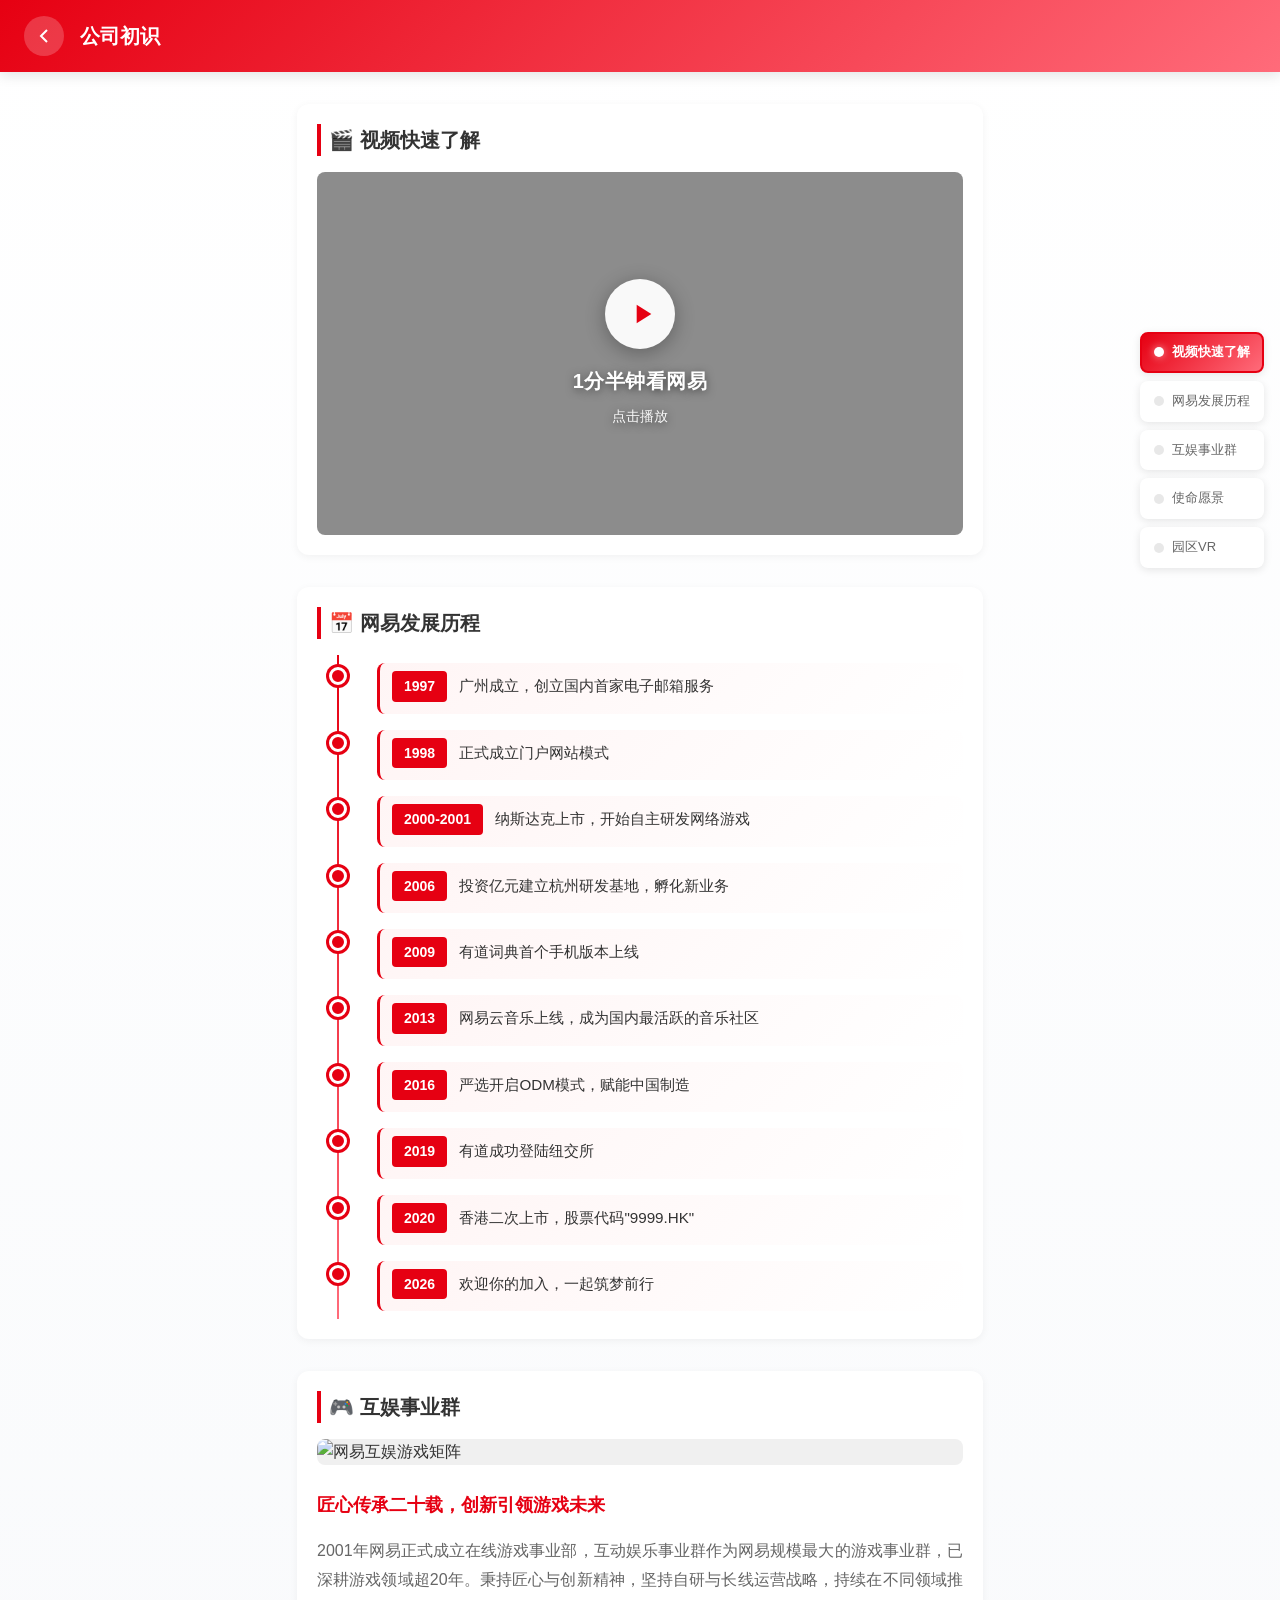
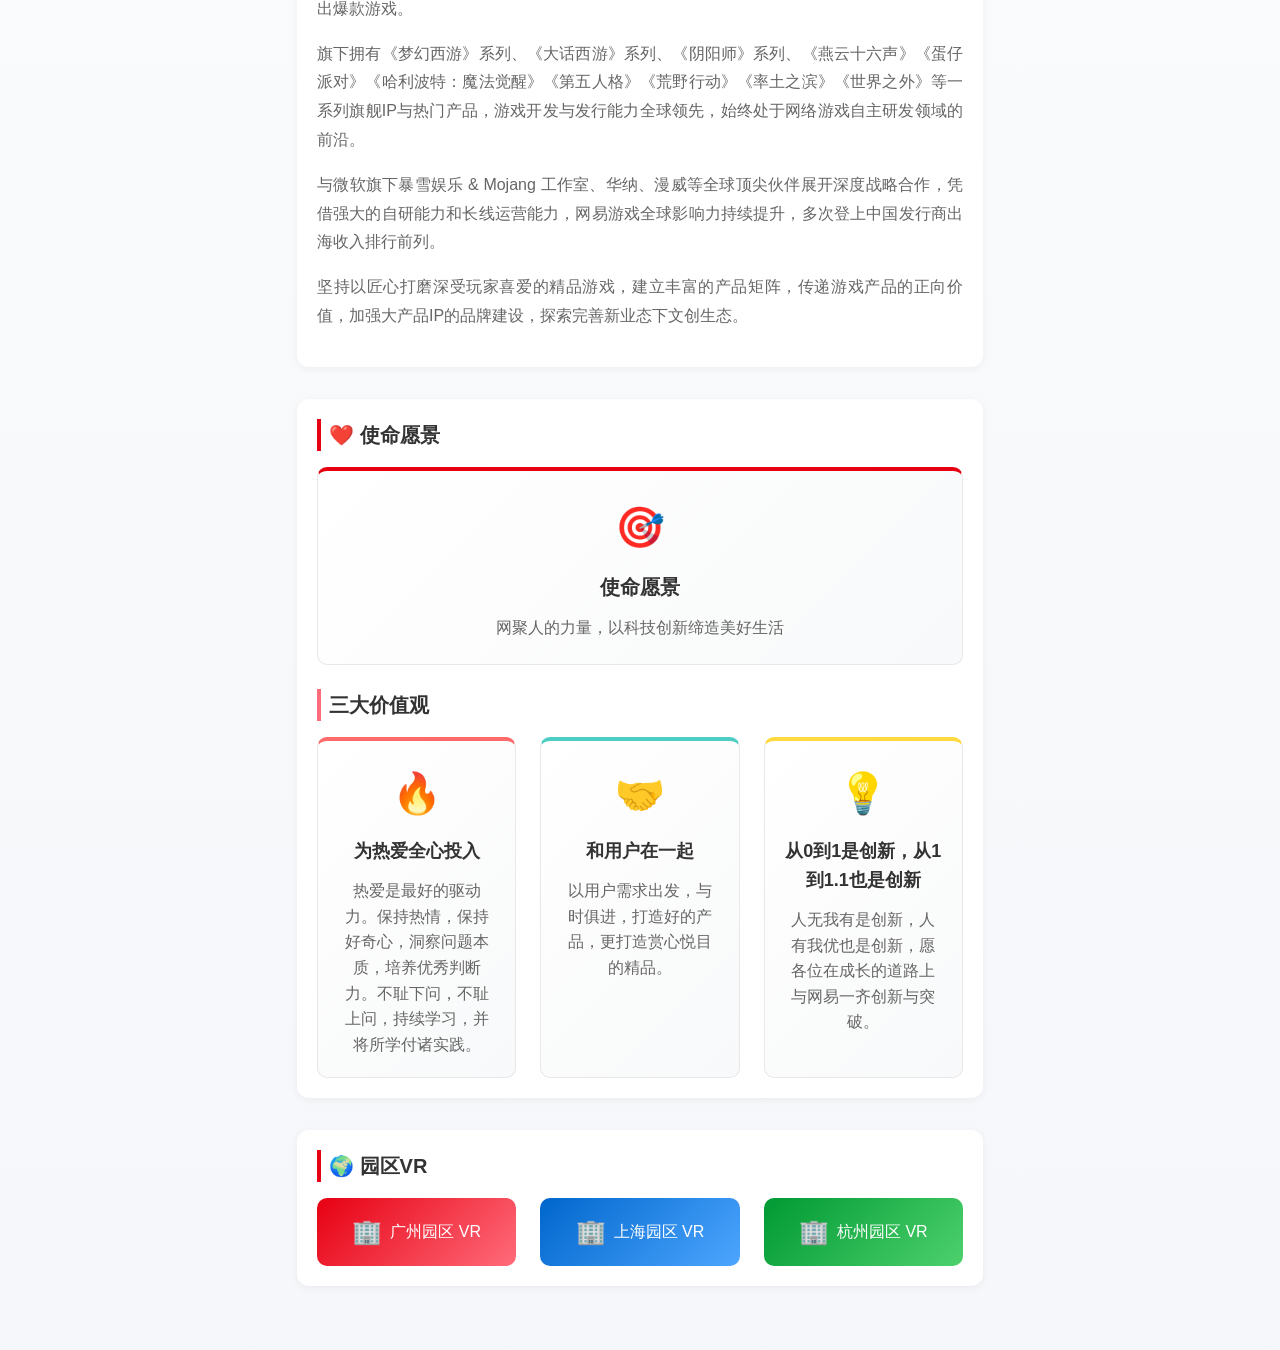
==== company.html @ 6dfd53ba "上传 互娱校招新人H5 页面文件" ====
<!DOCTYPE html>
<html lang="zh-CN">
<head>
    <meta charset="UTF-8">
    <meta name="viewport" content="width=device-width, initial-scale=1.0, maximum-scale=1.0, user-scalable=no">
    <title>公司初识 - 网易互娱校招生指南</title>
    <link rel="stylesheet" href="css/style.css">
    <link rel="stylesheet" href="css/company.css">
</head>
<body>
    <!-- 模块一：公司初识 -->
    <div class="module-page company-module">
        <!-- 顶部导航 -->
        <header class="module-header">
            <button class="back-btn" onclick="goHome()">
                <svg viewBox="0 0 24 24" fill="none" stroke="currentColor" stroke-width="2">
                    <path d="M15 18l-6-6 6-6"/>
                </svg>
            </button>
            <h1>公司初识</h1>
        </header>

        <!-- 主内容区域 -->
        <main class="module-content">
            <!-- 视频快速了解 -->
            <section class="video-section" id="section-video">
                <h2>🎬 视频快速了解</h2>
                <div class="video-container">
                    <a href="https://docs.popo.netease.com/lingxi/e301f371046b4f4784a1e0e86e34cfad" target="_blank" class="video-link">
                        <div class="video-placeholder" style="background-image: url('https://i.ibb.co/XfZCy275/image.jpg'); background-size: cover; background-position: center;">
                            <div class="video-overlay"></div>
                            <button class="play-button">
                                <svg viewBox="0 0 24 24" fill="currentColor">
                                    <path d="M8 5v14l11-7z"/>
                                </svg>
                            </button>
                            <div class="video-info">
                                <p>1分半钟看网易</p>
                                <span>点击播放</span>
                            </div>
                        </div>
                    </a>
                </div>
            </section>

            <!-- 28年大事记 -->
            <section class="timeline-section" id="section-timeline">
                <h2>📅 网易发展历程</h2>
                <div class="timeline">
                    <div class="timeline-item">
                        <div class="timeline-dot"></div>
                        <div class="timeline-content">
                            <span class="year">1997</span> 广州成立，创立国内首家电子邮箱服务
                        </div>
                    </div>
                    <div class="timeline-item">
                        <div class="timeline-dot"></div>
                        <div class="timeline-content">
                            <span class="year">1998</span> 正式成立门户网站模式
                        </div>
                    </div>
                    <div class="timeline-item">
                        <div class="timeline-dot"></div>
                        <div class="timeline-content">
                            <span class="year">2000-2001</span> 纳斯达克上市，开始自主研发网络游戏
                        </div>
                    </div>
                    <div class="timeline-item">
                        <div class="timeline-dot"></div>
                        <div class="timeline-content">
                            <span class="year">2006</span> 投资亿元建立杭州研发基地，孵化新业务
                        </div>
                    </div>
                    <div class="timeline-item">
                        <div class="timeline-dot"></div>
                        <div class="timeline-content">
                            <span class="year">2009</span> 有道词典首个手机版本上线
                        </div>
                    </div>
                    <div class="timeline-item">
                        <div class="timeline-dot"></div>
                        <div class="timeline-content">
                            <span class="year">2013</span> 网易云音乐上线，成为国内最活跃的音乐社区
                        </div>
                    </div>
                    <div class="timeline-item">
                        <div class="timeline-dot"></div>
                        <div class="timeline-content">
                            <span class="year">2016</span> 严选开启ODM模式，赋能中国制造
                        </div>
                    </div>
                    <div class="timeline-item">
                        <div class="timeline-dot"></div>
                        <div class="timeline-content">
                            <span class="year">2019</span> 有道成功登陆纽交所
                        </div>
                    </div>
                    <div class="timeline-item">
                        <div class="timeline-dot"></div>
                        <div class="timeline-content">
                            <span class="year">2020</span> 香港二次上市，股票代码"9999.HK"
                        </div>
                    </div>
                    <div class="timeline-item">
                        <div class="timeline-dot"></div>
                        <div class="timeline-content">
                            <span class="year">2026</span> 欢迎你的加入，一起筑梦前行
                        </div>
                    </div>
                </div>
            </section>

            <!-- 互娱事业群 -->
            <section class="games-section" id="section-games">
                <h2>🎮 互娱事业群</h2>
                <div class="games-intro">
                    <div class="games-image">
                        <img src="https://jx.gcu.edu.cn/_upload/article/images/c7/72/ff33ea594c838ab50f1c44bd5c10/f133dbd5-fd71-43a9-b445-4724ea98927a.png" alt="网易互娱游戏矩阵" class="games-banner">
                    </div>
                    <div class="games-description">
                        <p><strong>匠心传承二十载，创新引领游戏未来</strong></p>
                        <p>2001年网易正式成立在线游戏事业部，互动娱乐事业群作为网易规模最大的游戏事业群，已深耕游戏领域超20年。秉持匠心与创新精神，坚持自研与长线运营战略，持续在不同领域推出爆款游戏。</p>
                        <p>旗下拥有《梦幻西游》系列、《大话西游》系列、《阴阳师》系列、《燕云十六声》《蛋仔派对》《哈利波特：魔法觉醒》《第五人格》《荒野行动》《率土之滨》《世界之外》等一系列旗舰IP与热门产品，游戏开发与发行能力全球领先，始终处于网络游戏自主研发领域的前沿。</p>
                        <p>与微软旗下暴雪娱乐 & Mojang 工作室、华纳、漫威等全球顶尖伙伴展开深度战略合作，凭借强大的自研能力和长线运营能力，网易游戏全球影响力持续提升，多次登上中国发行商出海收入排行前列。</p>
                        <p>坚持以匠心打磨深受玩家喜爱的精品游戏，建立丰富的产品矩阵，传递游戏产品的正向价值，加强大产品IP的品牌建设，探索完善新业态下文创生态。</p>
                    </div>
                </div>
            </section>

            <!-- 使命愿景 -->
            <section class="values-section" id="section-values">
                <h2>❤️ 使命愿景</h2>
                <div class="mission-vision-container">
                    <div class="mission-vision-card">
                        <div class="value-icon">🎯</div>
                        <h3>使命愿景</h3>
                        <p>网聚人的力量，以科技创新缔造美好生活</p>
                    </div>
                </div>
                <div class="values-title">三大价值观</div>
                <div class="values-container">
                    <div class="value-card value-1">
                        <div class="value-icon">🔥</div>
                        <h3>为热爱全心投入</h3>
                        <p>热爱是最好的驱动力。保持热情，保持好奇心，洞察问题本质，培养优秀判断力。不耻下问，不耻上问，持续学习，并将所学付诸实践。</p>
                    </div>
                    <div class="value-card value-2">
                        <div class="value-icon">🤝</div>
                        <h3>和用户在一起</h3>
                        <p>以用户需求出发，与时俱进，打造好的产品，更打造赏心悦目的精品。</p>
                    </div>
                    <div class="value-card value-3">
                        <div class="value-icon">💡</div>
                        <h3>从0到1是创新，从1到1.1也是创新</h3>
                        <p>人无我有是创新，人有我优也是创新，愿各位在成长的道路上与网易一齐创新与突破。</p>
                    </div>
                </div>
            </section>

            <!-- 园区VR -->
            <section class="vr-section" id="section-vr">
                <h2>🌍 园区VR</h2>
                <div class="vr-buttons">
                    <button class="vr-btn guangzhou" data-vr="guangzhou" data-url="https://www.720yun.com/t/a3vkbefbg7y?scene_id=88507574">
                        <span class="vr-icon">🏢</span>
                        <span>广州园区 VR</span>
                    </button>
                    <button class="vr-btn shanghai" data-vr="shanghai" data-url="https://www.720yun.com/t/a3vkbefbg7y?scene_id=128956779">
                        <span class="vr-icon">🏢</span>
                        <span>上海园区 VR</span>
                    </button>
                    <button class="vr-btn hangzhou" data-vr="hangzhou" data-url="https://www.720yun.com/t/a3vkbefbg7y?scene_id=88507644">
                        <span class="vr-icon">🏢</span>
                        <span>杭州园区 VR</span>
                    </button>
                </div>
            </section>
        </main>

        <!-- 阅读导航 -->
        <nav class="reading-nav">
            <div class="nav-toggle">
                <span class="nav-icon">📖</span>
                <span class="nav-text">目录</span>
            </div>
            <div class="nav-items">
                <a href="#section-video" class="nav-item active" data-section="section-video">
                    <span class="nav-dot"></span>
                    <span class="nav-label">视频快速了解</span>
                </a>
                <a href="#section-timeline" class="nav-item" data-section="section-timeline">
                    <span class="nav-dot"></span>
                    <span class="nav-label">网易发展历程</span>
                </a>
                <a href="#section-games" class="nav-item" data-section="section-games">
                    <span class="nav-dot"></span>
                    <span class="nav-label">互娱事业群</span>
                </a>
                <a href="#section-values" class="nav-item" data-section="section-values">
                    <span class="nav-dot"></span>
                    <span class="nav-label">使命愿景</span>
                </a>
                <a href="#section-vr" class="nav-item" data-section="section-vr">
                    <span class="nav-dot"></span>
                    <span class="nav-label">园区VR</span>
                </a>
            </div>
        </nav>
    </div>

    <script src="js/company.js"></script>
</body>
</html>
---- css/style.css ----
/* 全局样式重置 */
* {
    margin: 0;
    padding: 0;
    box-sizing: border-box;
}

body {
    font-family: -apple-system, BlinkMacSystemFont, "Segoe UI", "PingFang SC", "Hiragino Sans GB", "Microsoft YaHei", sans-serif;
    background-color: #f5f7fa;
    color: #333;
    line-height: 1.6;
    -webkit-font-smoothing: antialiased;
}

/* 隐藏滚动条但允许滚动 */
body::-webkit-scrollbar {
    display: none;
}

body {
    -ms-overflow-style: none;
    scrollbar-width: none;
}

/* 通用按钮样式 */
button {
    cursor: pointer;
    border: none;
    outline: none;
    background: none;
    font-family: inherit;
}

/* 链接样式 */
a {
    text-decoration: none;
    color: inherit;
}

/* 容器最大宽度 */
.container {
    max-width: 750px;
    margin: 0 auto;
}

/* 工具类 */
.text-center {
    text-align: center;
}

.text-right {
    text-align: right;
}

.text-left {
    text-align: left;
}

/* 颜色变量 */
:root {
    --primary-color: #e60012;
    --secondary-color: #ff6b7a;
    --text-primary: #333;
    --text-secondary: #666;
    --text-light: #999;
    --bg-white: #fff;
    --bg-light: #f5f7fa;
    --border-color: #e8e8e8;
    --shadow-sm: 0 2px 8px rgba(0, 0, 0, 0.05);
    --shadow-md: 0 4px 12px rgba(0, 0, 0, 0.1);
}
---- css/company.css ----
/* 公司模块样式 */
.company-module {
    min-height: 100vh;
    background: linear-gradient(180deg, #fff 0%, #f5f7fa 100%);
}

/* 模块头部 */
.module-header {
    background: linear-gradient(135deg, var(--primary-color) 0%, var(--secondary-color) 100%);
    color: white;
    padding: 1rem 1.5rem;
    display: flex;
    align-items: center;
    position: sticky;
    top: 0;
    z-index: 100;
    box-shadow: var(--shadow-md);
}

.back-btn {
    background: rgba(255, 255, 255, 0.2);
    border: none;
    border-radius: 50%;
    width: 40px;
    height: 40px;
    display: flex;
    align-items: center;
    justify-content: center;
    color: white;
    margin-right: 1rem;
    transition: all 0.3s ease;
}

.back-btn:hover {
    background: rgba(255, 255, 255, 0.3);
    transform: translateX(-2px);
}

.back-btn svg {
    width: 24px;
    height: 24px;
}

.module-header h1 {
    font-size: 1.25rem;
    font-weight: 600;
    flex: 1;
}

/* 主内容区域 */
.module-content {
    padding: 1.5rem 1rem;
    max-width: 750px;
    margin: 0 auto;
}

/* 通用区块样式 */
section {
    margin-bottom: 2rem;
}

section h2 {
    font-size: 1.25rem;
    font-weight: 600;
    color: var(--text-primary);
    margin-bottom: 1rem;
    padding-left: 0.5rem;
    border-left: 4px solid var(--primary-color);
}

/* 视频区域 */
.video-section {
    background: white;
    border-radius: 12px;
    padding: 1.25rem;
    box-shadow: var(--shadow-sm);
}

.video-container {
    width: 100%;
    position: relative;
}

.video-placeholder {
    aspect-ratio: 16/9;
    background: linear-gradient(135deg, #667eea 0%, #764ba2 100%);
    border-radius: 8px;
    display: flex;
    flex-direction: column;
    align-items: center;
    justify-content: center;
    position: relative;
    overflow: hidden;
    cursor: pointer;
}

.video-overlay {
    position: absolute;
    top: 0;
    left: 0;
    width: 100%;
    height: 100%;
    background: rgba(0, 0, 0, 0.45);
    z-index: 1;
    transition: background 0.3s ease;
}

.video-placeholder:hover .video-overlay {
    background: rgba(0, 0, 0, 0.35);
}

.play-button {
    width: 70px;
    height: 70px;
    background: rgba(255, 255, 255, 0.95);
    border-radius: 50%;
    display: flex;
    align-items: center;
    justify-content: center;
    color: var(--primary-color);
    z-index: 2;
    transition: all 0.3s ease;
    box-shadow: 0 4px 20px rgba(0, 0, 0, 0.3);
}

.video-placeholder:hover .play-button {
    transform: scale(1.1);
    box-shadow: 0 6px 25px rgba(0, 0, 0, 0.4);
}

.play-button svg {
    width: 32px;
    height: 32px;
    margin-left: 4px;
}

.video-info {
    color: white;
    text-align: center;
    margin-top: 1rem;
    z-index: 2;
    text-shadow: 0 2px 8px rgba(0, 0, 0, 0.5);
}

.video-info p {
    font-size: 1.25rem;
    font-weight: 700;
    margin-bottom: 0.35rem;
    letter-spacing: 0.5px;
}

.video-info span {
    font-size: 0.9rem;
    opacity: 0.95;
    font-weight: 500;
}

/* 时间轴 */
.timeline-section {
    background: white;
    border-radius: 12px;
    padding: 1.25rem;
    box-shadow: var(--shadow-sm);
}

.timeline {
    position: relative;
    padding: 0.5rem 0;
}

.timeline::before {
    content: '';
    position: absolute;
    left: 20px;
    top: 0;
    bottom: 0;
    width: 2px;
    background: linear-gradient(180deg, var(--primary-color) 0%, var(--secondary-color) 100%);
}

.timeline-item {
    position: relative;
    padding-left: 60px;
    margin-bottom: 1rem;
}

.timeline-item:last-child {
    margin-bottom: 0;
}

.timeline-dot {
    position: absolute;
    left: 12px;
    top: 4px;
    width: 18px;
    height: 18px;
    background: var(--primary-color);
    border-radius: 50%;
    border: 3px solid white;
    box-shadow: 0 0 0 3px var(--primary-color);
}

.timeline-content {
    background: linear-gradient(135deg, #fff5f5 0%, #fff 100%);
    padding: 0.5rem 0.75rem;
    border-radius: 8px;
    border-left: 3px solid var(--primary-color);
    font-size: 0.95rem;
    font-weight: 500;
    color: var(--text-primary);
    line-height: 1.6;
}

.timeline-content .year {
    display: inline-block;
    background: var(--primary-color);
    color: white;
    padding: 0.25rem 0.75rem;
    border-radius: 4px;
    font-size: 0.875rem;
    font-weight: 600;
    margin-bottom: 0.25rem;
    margin-right: 0.5rem;
}

.view-more-btn {
    width: 100%;
    padding: 0.875rem;
    background: linear-gradient(135deg, var(--primary-color) 0%, var(--secondary-color) 100%);
    color: white;
    border-radius: 8px;
    font-size: 1rem;
    font-weight: 500;
    margin-top: 1rem;
    transition: all 0.3s ease;
}

.view-more-btn:hover {
    transform: translateY(-2px);
    box-shadow: var(--shadow-md);
}

/* 游戏展示区 */
.games-section {
    background: white;
    border-radius: 12px;
    padding: 1.25rem;
    box-shadow: var(--shadow-sm);
}

.games-intro {
    display: flex;
    flex-direction: column;
    gap: 1.5rem;
}

.games-image {
    position: relative;
    width: 100%;
    border-radius: 8px;
    overflow: hidden;
    background: #f0f0f0;
}

.games-image img {
    width: 100%;
    height: auto;
    display: block;
    border-radius: 8px;
}

.games-description {
    color: var(--text-secondary);
    line-height: 1.8;
}

.games-description p {
    margin-bottom: 1rem;
    text-align: justify;
}

.games-description p strong {
    color: var(--primary-color);
    font-size: 1.125rem;
    display: block;
    margin-bottom: 0.5rem;
}

/* 价值观展示 */
.values-section {
    background: white;
    border-radius: 12px;
    padding: 1.25rem;
    box-shadow: var(--shadow-sm);
}

.mission-vision-container {
    margin-bottom: 1.5rem;
}

.mission-vision-card {
    background: linear-gradient(135deg, #fff 0%, #f8f9fa 100%);
    border-radius: 10px;
    padding: 1.5rem;
    text-align: center;
    transition: all 0.3s ease;
    border: 1px solid var(--border-color);
    border-top: 4px solid var(--primary-color);
}

.mission-vision-card:hover {
    transform: translateY(-4px);
    box-shadow: var(--shadow-md);
}

.values-title {
    font-size: 1.25rem;
    font-weight: 600;
    margin-bottom: 1rem;
    padding-left: 0.5rem;
    border-left: 4px solid var(--secondary-color);
    color: var(--text-primary);
}

.values-container {
    display: grid;
    gap: 1rem;
}

.value-card {
    background: linear-gradient(135deg, #fff 0%, #f8f9fa 100%);
    border-radius: 10px;
    padding: 1.25rem;
    text-align: center;
    transition: all 0.3s ease;
    border: 1px solid var(--border-color);
}

.value-card:hover {
    transform: translateY(-4px);
    box-shadow: var(--shadow-md);
}

.value-card.value-1 {
    border-top: 4px solid #ff6b6b;
}

.value-card.value-2 {
    border-top: 4px solid #4ecdc4;
}

.value-card.value-3 {
    border-top: 4px solid #ffd93d;
}

.mission-vision-card h3 {
    font-size: 1.25rem;
    font-weight: 600;
    margin-bottom: 0.75rem;
    color: var(--text-primary);
}

.mission-vision-card p {
    font-size: 1rem;
    color: var(--text-secondary);
    line-height: 1.6;
}

.value-icon {
    font-size: 2.5rem;
    margin-bottom: 0.75rem;
}

.value-card h3 {
    font-size: 1.125rem;
    font-weight: 600;
    margin-bottom: 0.75rem;
    color: var(--text-primary);
}

.value-card p {
    font-size: 1rem;
    color: var(--text-secondary);
    line-height: 1.6;
    margin-bottom: 0;
}

/* VR区域 */
.vr-section {
    background: white;
    border-radius: 12px;
    padding: 1.25rem;
    box-shadow: var(--shadow-sm);
}

.vr-buttons {
    display: grid;
    gap: 1rem;
}

.vr-btn {
    display: flex;
    align-items: center;
    justify-content: center;
    padding: 1.25rem 1.5rem;
    border-radius: 10px;
    font-size: 1rem;
    font-weight: 500;
    color: white;
    transition: all 0.3s ease;
    gap: 0.5rem;
}

.vr-btn.guangzhou {
    background: linear-gradient(135deg, #e60012 0%, #ff6b7a 100%);
}

.vr-btn.shanghai {
    background: linear-gradient(135deg, #0066cc 0%, #4da6ff 100%);
}

.vr-btn.hangzhou {
    background: linear-gradient(135deg, #009933 0%, #4dd16d 100%);
}

.vr-btn:hover {
    transform: translateY(-4px);
    box-shadow: var(--shadow-md);
}

.vr-icon {
    font-size: 1.5rem;
}

/* VR模态框 */
.vr-modal {
    display: none;
    position: fixed;
    top: 0;
    left: 0;
    width: 100%;
    height: 100%;
    background: rgba(0, 0, 0, 0.9);
    z-index: 1000;
    align-items: center;
    justify-content: center;
    padding: 1rem;
}

.vr-modal.active {
    display: flex;
}

.modal-content {
    background: white;
    border-radius: 12px;
    width: 100%;
    max-width: 600px;
    max-height: 90vh;
    overflow-y: auto;
    position: relative;
}

.close-modal {
    position: absolute;
    top: 1rem;
    right: 1rem;
    width: 36px;
    height: 36px;
    background: rgba(0, 0, 0, 0.1);
    border-radius: 50%;
    display: flex;
    align-items: center;
    justify-content: center;
    font-size: 1.5rem;
    color: #333;
    z-index: 10;
    transition: all 0.3s ease;
}

.close-modal:hover {
    background: rgba(0, 0, 0, 0.2);
    transform: rotate(90deg);
}

.vr-viewer {
    aspect-ratio: 16/9;
    background: #f0f0f0;
    border-radius: 12px;
    margin-bottom: 1rem;
    position: relative;
    overflow: hidden;
}

.vr-loading {
    display: flex;
    flex-direction: column;
    align-items: center;
    justify-content: center;
    height: 100%;
    color: var(--text-secondary);
}

.loading-spinner {
    width: 50px;
    height: 50px;
    border: 4px solid #f0f0f0;
    border-top: 4px solid var(--primary-color);
    border-radius: 50%;
    animation: spin 1s linear infinite;
    margin-bottom: 1rem;
}

@keyframes spin {
    0% { transform: rotate(0deg); }
    100% { transform: rotate(360deg); }
}

.vr-info {
    padding: 1.25rem;
}

.vr-info h3 {
    font-size: 1.25rem;
    font-weight: 600;
    margin-bottom: 0.5rem;
    color: var(--text-primary);
}

.vr-info p {
    color: var(--text-secondary);
    line-height: 1.6;
}

/* VR iframe样式 */
.vr-iframe {
    width: 100%;
    height: 100%;
    border: none;
    border-radius: 12px;
    background: #000;
}

/* 响应式设计 */
@media (min-width: 768px) {
    .module-content {
        padding: 2rem;
    }

    .games-image img {
        max-width: 100%;
        height: auto;
    }

    .values-container {
        display: grid;
        grid-template-columns: repeat(3, 1fr);
        gap: 1.5rem;
    }

    .vr-buttons {
        display: flex;
        gap: 1.5rem;
    }

    .vr-btn {
        flex: 1;
    }
}

@media (max-width: 480px) {
    .module-header {
        padding: 0.875rem 1rem;
    }

    .module-header h1 {
        font-size: 1.125rem;
    }

    .games-description p {
        font-size: 0.9rem;
    }

    .timeline-item {
        padding-left: 50px;
    }

    .timeline::before {
        left: 16px;
    }

    .timeline-dot {
        left: 8px;
        width: 16px;
        height: 16px;
    }
}

/* 阅读导航 */
.reading-nav {
    position: fixed;
    right: 1rem;
    top: 50%;
    transform: translateY(-50%);
    z-index: 90;
    display: flex;
    flex-direction: column;
    gap: 0.5rem;
}

.nav-toggle {
    display: none;
}

.nav-items {
    display: flex;
    flex-direction: column;
    gap: 0.5rem;
}

.nav-item {
    display: flex;
    align-items: center;
    gap: 0.5rem;
    padding: 0.5rem 0.75rem;
    background: white;
    border-radius: 8px;
    text-decoration: none;
    transition: all 0.3s ease;
    box-shadow: 0 2px 8px rgba(0, 0, 0, 0.1);
    border: 2px solid transparent;
}

.nav-item:hover {
    transform: translateX(-4px);
    box-shadow: 0 4px 12px rgba(0, 0, 0, 0.15);
}

.nav-item.active {
    background: linear-gradient(135deg, var(--primary-color) 0%, var(--secondary-color) 100%) !important;
    border-color: var(--primary-color) !important;
}

.nav-dot {
    width: 10px;
    height: 10px;
    border-radius: 50%;
    background: var(--border-color);
    transition: all 0.3s ease;
    flex-shrink: 0;
}

.nav-item.active .nav-dot {
    background: white !important;
    box-shadow: 0 0 8px rgba(255, 255, 255, 0.6) !important;
}

.nav-label {
    font-size: 0.8125rem;
    font-weight: 500;
    color: var(--text-secondary);
    white-space: nowrap;
}

.nav-item.active .nav-label {
    color: white !important;
    font-weight: 600 !important;
}

/* 响应式设计 - 小屏幕显示折叠导航 */
@media (max-width: 1024px) {
    .reading-nav {
        right: 0.5rem;
    }

    .nav-toggle {
        display: flex;
        align-items: center;
        justify-content: center;
        gap: 0.25rem;
        padding: 0.5rem;
        background: white;
        border-radius: 8px 0 0 8px;
        box-shadow: -2px 0 8px rgba(0, 0, 0, 0.1);
        cursor: pointer;
        transition: all 0.3s ease;
    }

    .nav-toggle:hover {
        background: #f8f9fa;
    }

    .nav-icon {
        font-size: 1rem;
    }

    .nav-text {
        font-size: 0.75rem;
        font-weight: 600;
        color: var(--text-primary);
        writing-mode: vertical-rl;
        text-orientation: mixed;
        letter-spacing: 0.25rem;
    }

    .nav-items {
        position: absolute;
        right: 100%;
        top: 0;
        display: none;
        flex-direction: column;
        gap: 0.5rem;
        padding-right: 0.5rem;
        background: white;
        border-radius: 8px 0 0 8px;
        box-shadow: -2px 0 12px rgba(0, 0, 0, 0.15);
        animation: slideIn 0.3s ease;
    }

    .reading-nav:hover .nav-items,
    .reading-nav.expanded .nav-items {
        display: flex;
    }
}

@keyframes slideIn {
    from {
        opacity: 0;
        transform: translateX(10px);
    }
    to {
        opacity: 1;
        transform: translateX(0);
    }
}

/* 平滑滚动 */
html {
    scroll-behavior: smooth;
}

section {
    scroll-margin-top: 80px;
}

/* 深色模式适配 */
@media (prefers-color-scheme: dark) {
    .nav-item {
        background: #2d2d2d;
        box-shadow: 0 2px 8px rgba(0, 0, 0, 0.3);
    }

    .nav-label {
        color: #b3b3b3;
    }

    .nav-toggle {
        background: #2d2d2d;
        box-shadow: -2px 0 8px rgba(0, 0, 0, 0.3);
    }

    .nav-text {
        color: white;
    }

    .reading-nav:hover .nav-items,
    .reading-nav.expanded .nav-items {
        background: #2d2d2d;
    }
}
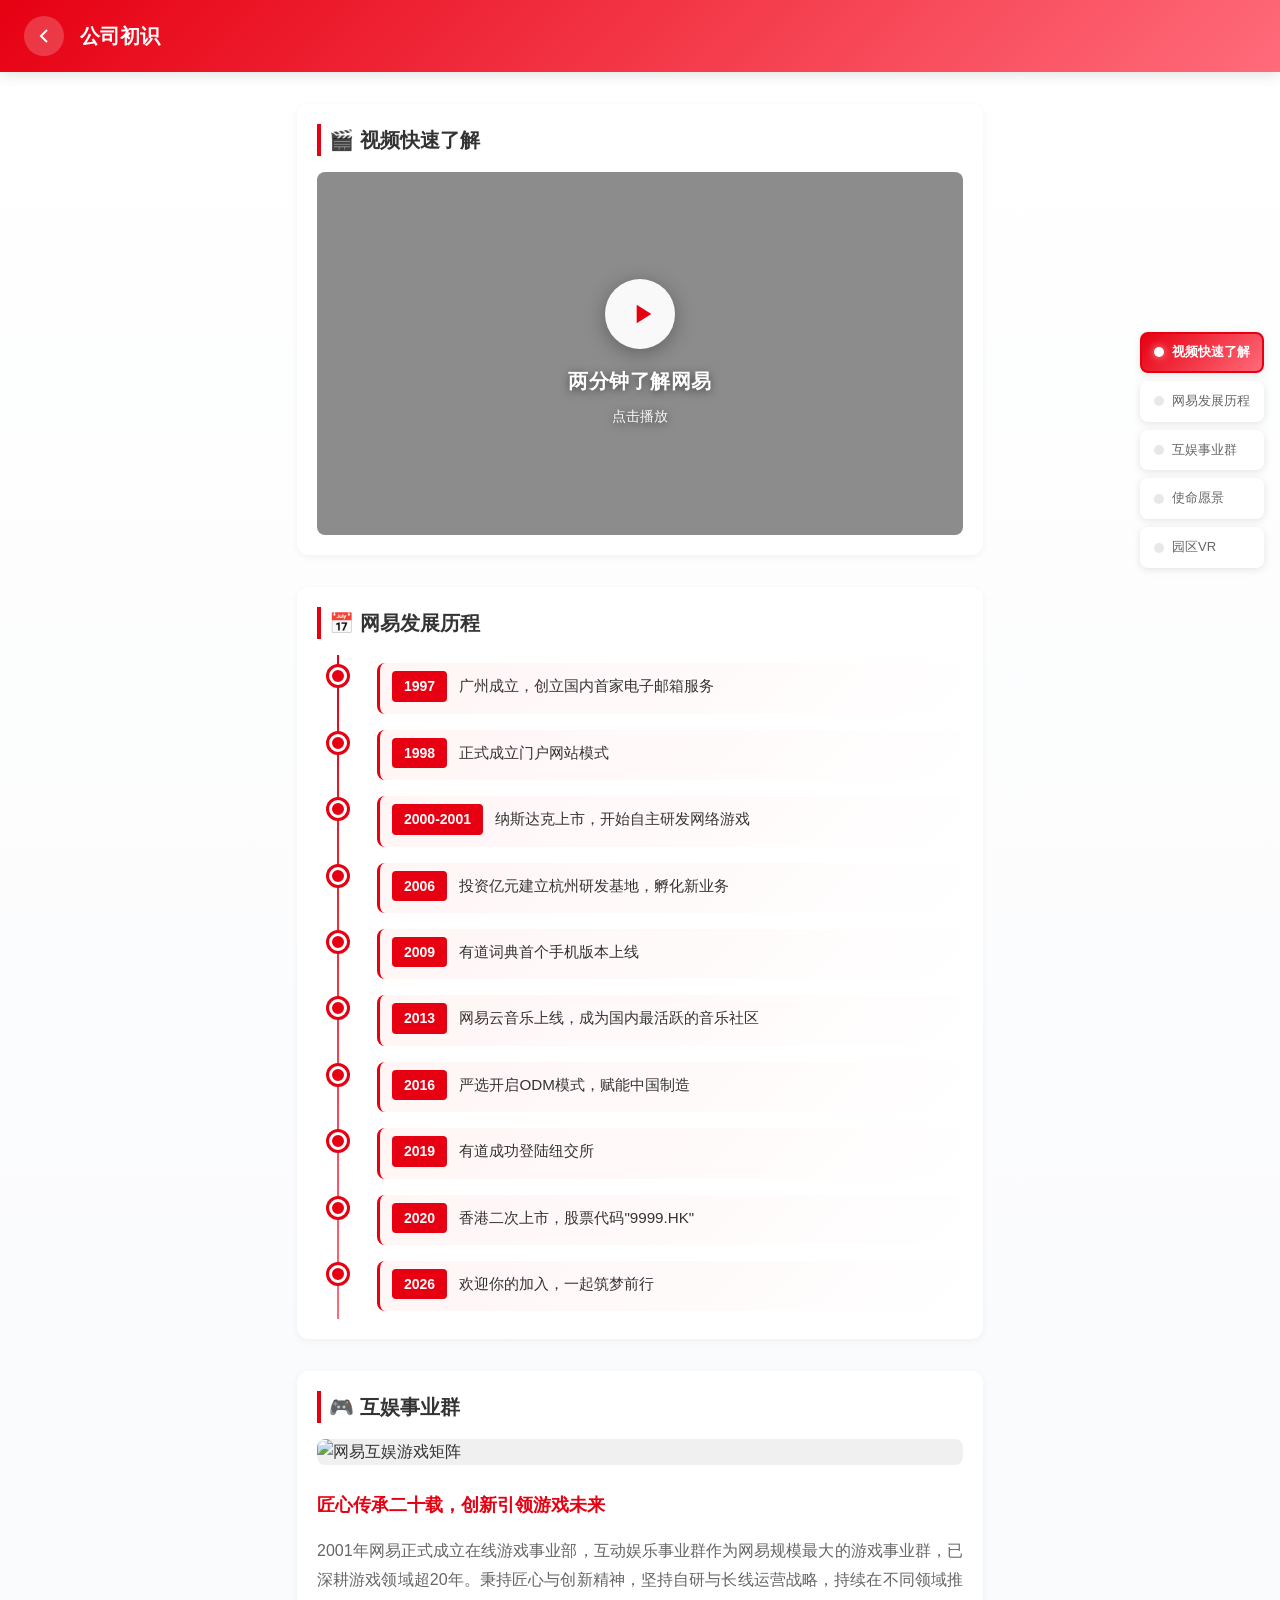
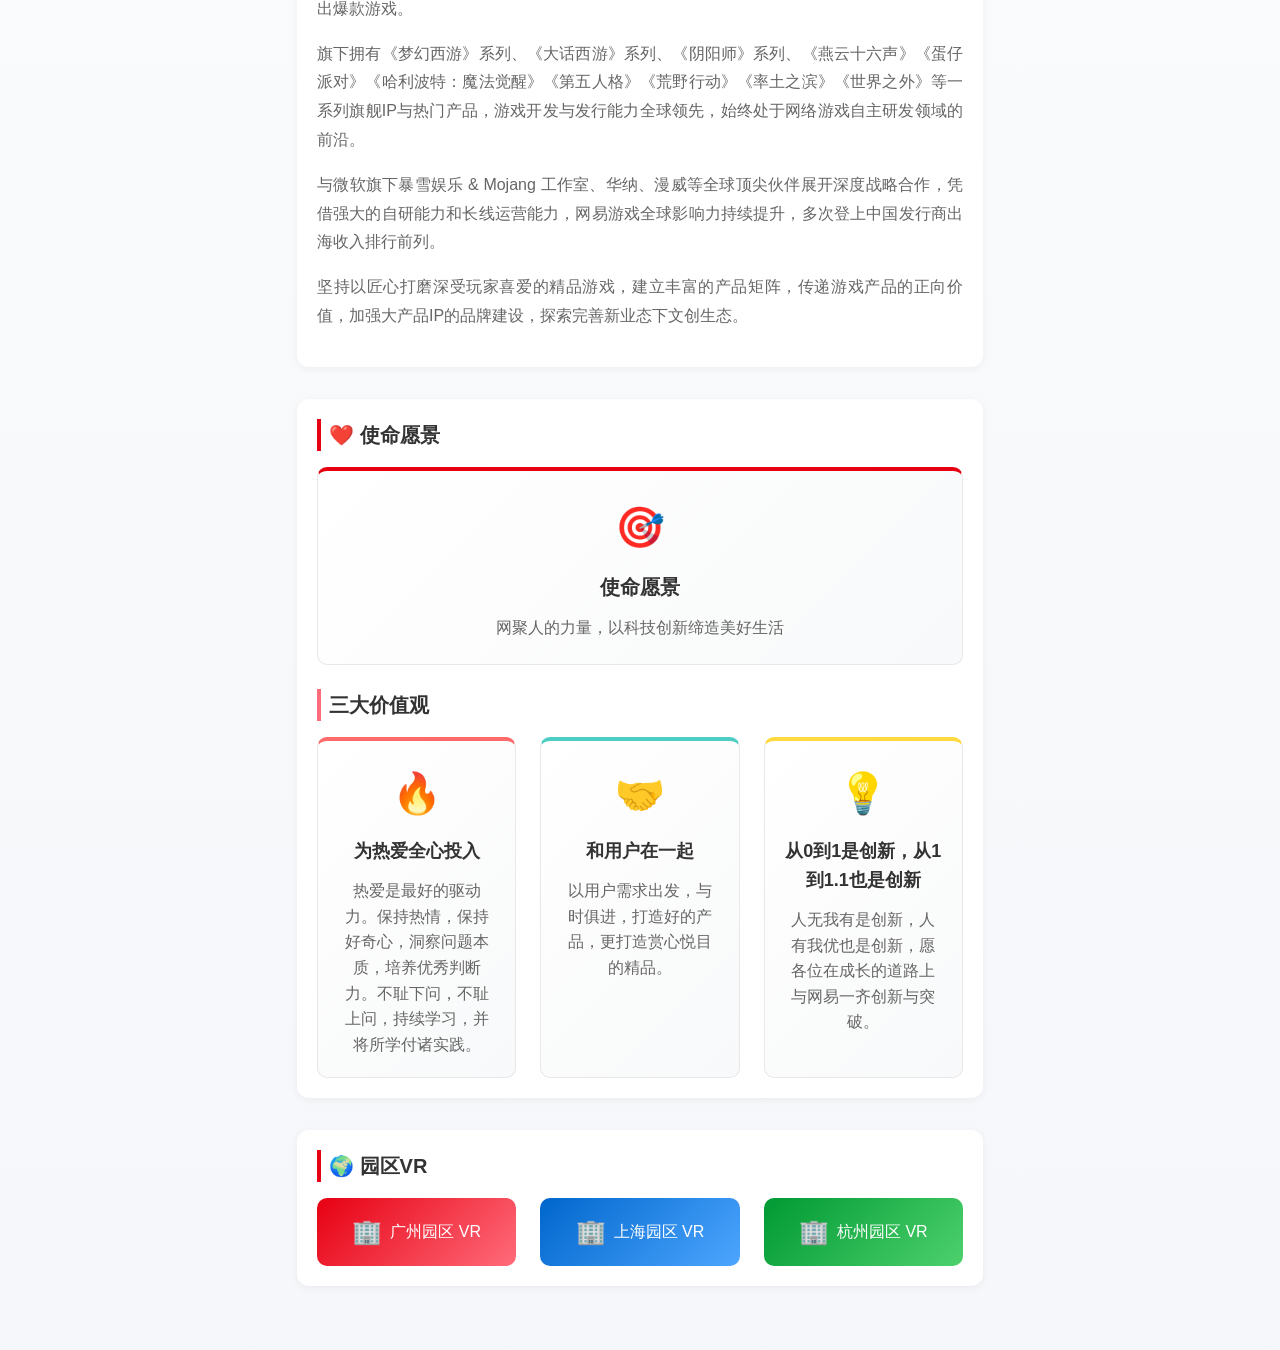
==== commit 78c19e1f: "更新视频表述+任务页面按钮表述" ====
--- a/company.html
+++ b/company.html
@@ -35,7 +35,7 @@
                                 </svg>
                             </button>
                             <div class="video-info">
-                                <p>1分半钟看网易</p>
+                                <p>两分钟了解网易</p>
                                 <span>点击播放</span>
                             </div>
                         </div>
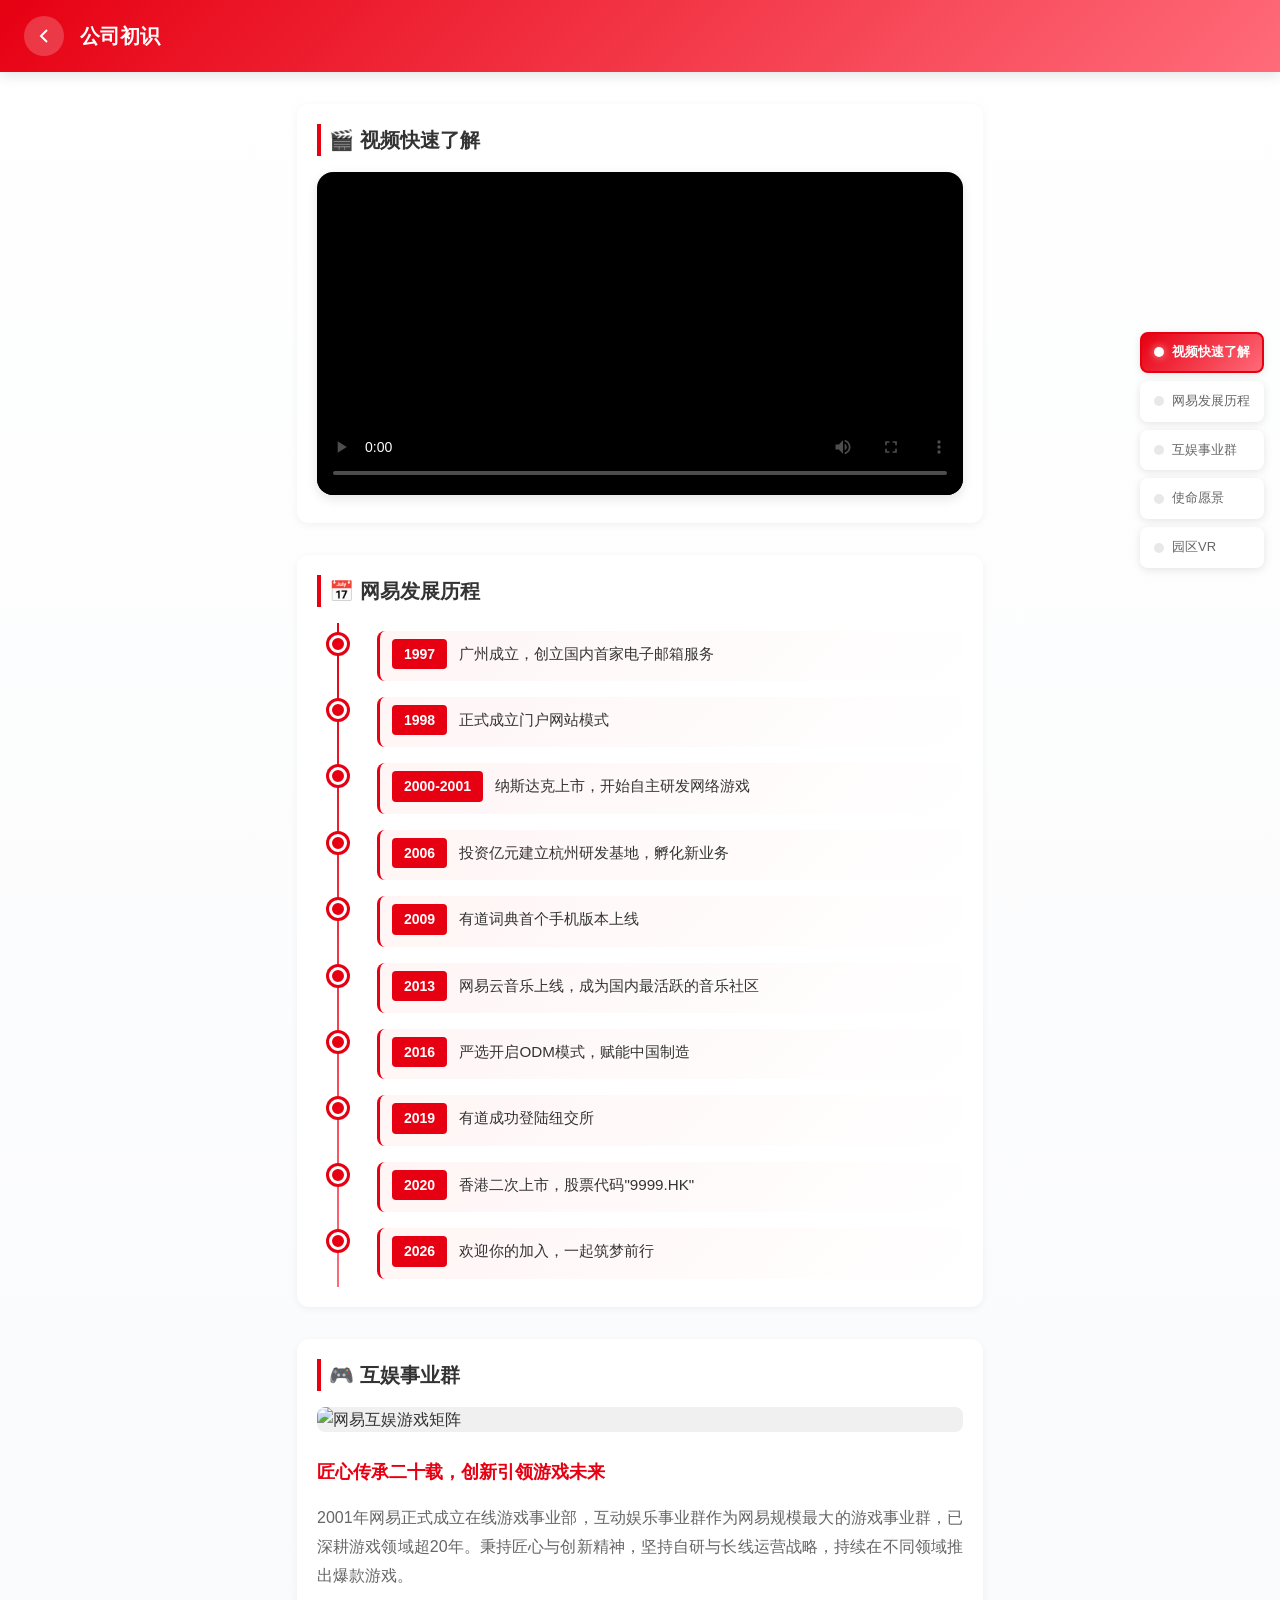
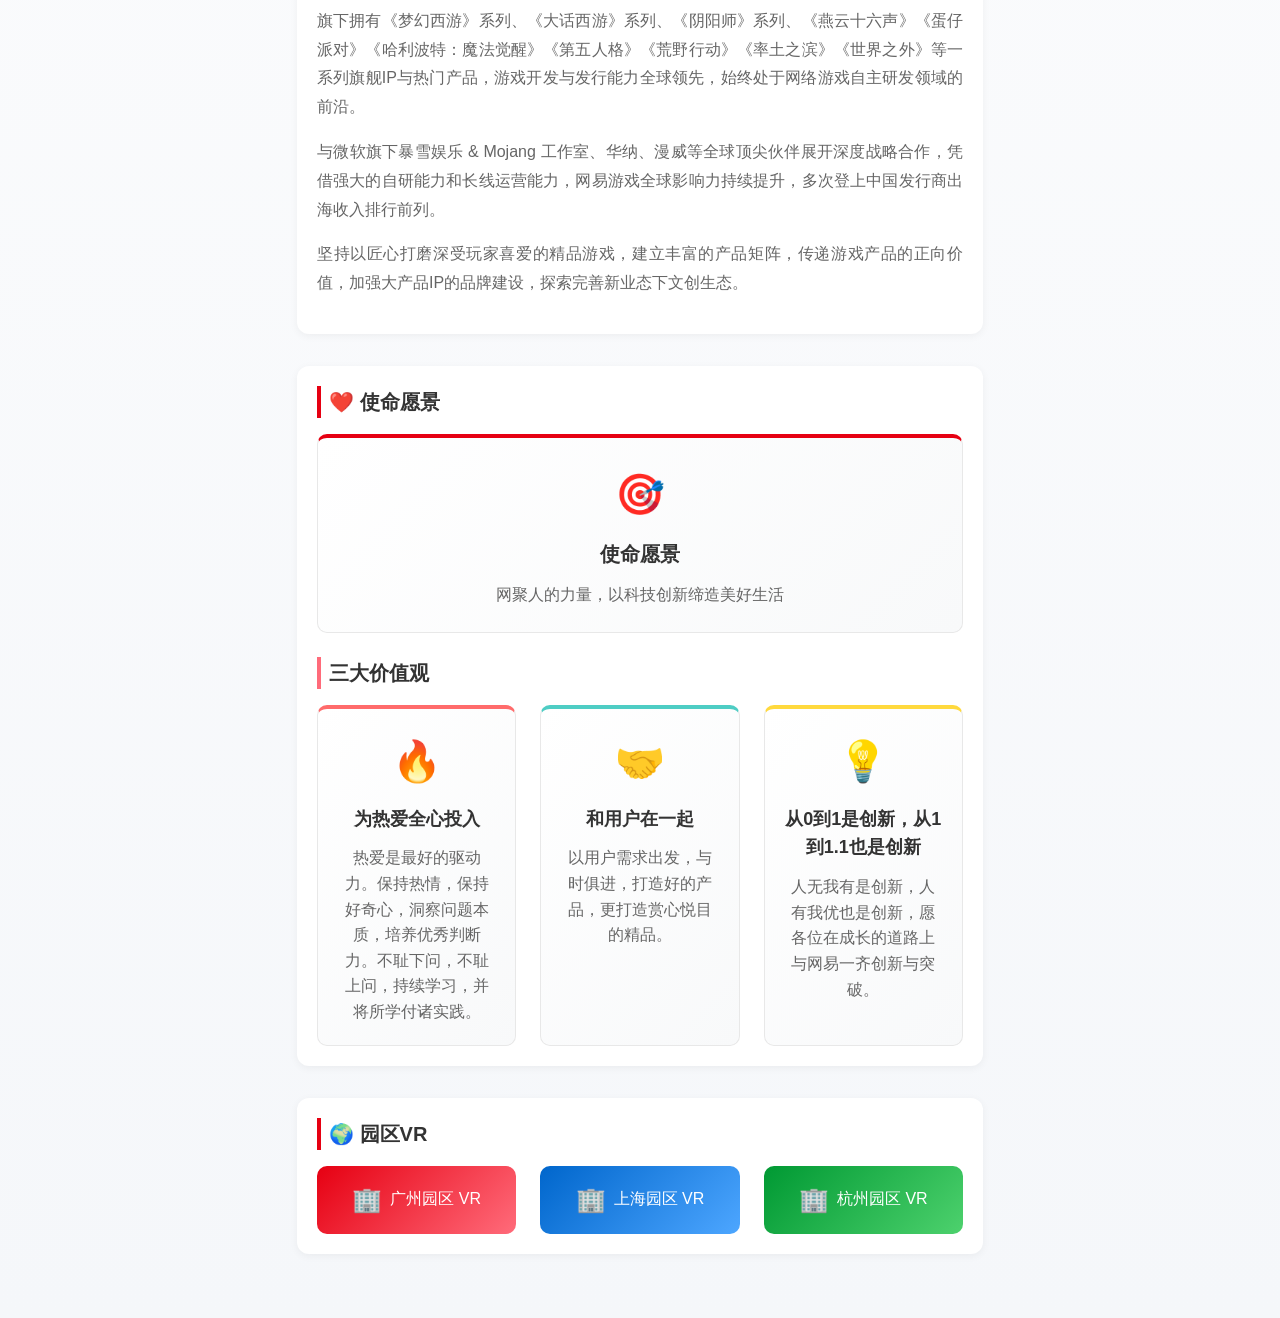
==== commit c1df5ff8: "更新视频播放形式" ====
--- a/company.html
+++ b/company.html
@@ -26,20 +26,11 @@
             <section class="video-section" id="section-video">
                 <h2>🎬 视频快速了解</h2>
                 <div class="video-container">
-                    <a href="https://docs.popo.netease.com/lingxi/e301f371046b4f4784a1e0e86e34cfad" target="_blank" class="video-link">
-                        <div class="video-placeholder" style="background-image: url('https://i.ibb.co/XfZCy275/image.jpg'); background-size: cover; background-position: center;">
-                            <div class="video-overlay"></div>
-                            <button class="play-button">
-                                <svg viewBox="0 0 24 24" fill="currentColor">
-                                    <path d="M8 5v14l11-7z"/>
-                                </svg>
-                            </button>
-                            <div class="video-info">
-                                <p>两分钟了解网易</p>
-                                <span>点击播放</span>
-                            </div>
-                        </div>
-                    </a>
+                    <!-- 内嵌视频播放器 - 点击即可在原页面播放，支持手机端 -->
+                    <video id="companyVideo" controls playsinline webkit-playsinline style="width: 100%; border-radius: 16px; box-shadow: 0 4px 12px rgba(0,0,0,0.1); background: #000;" poster="https://i.ibb.co/XfZCy275/image.jpg">
+                        <source src="images/netease-intro.mp4" type="video/mp4">
+                        您的浏览器不支持视频播放，请升级浏览器
+                    </video>
                 </div>
             </section>
 
